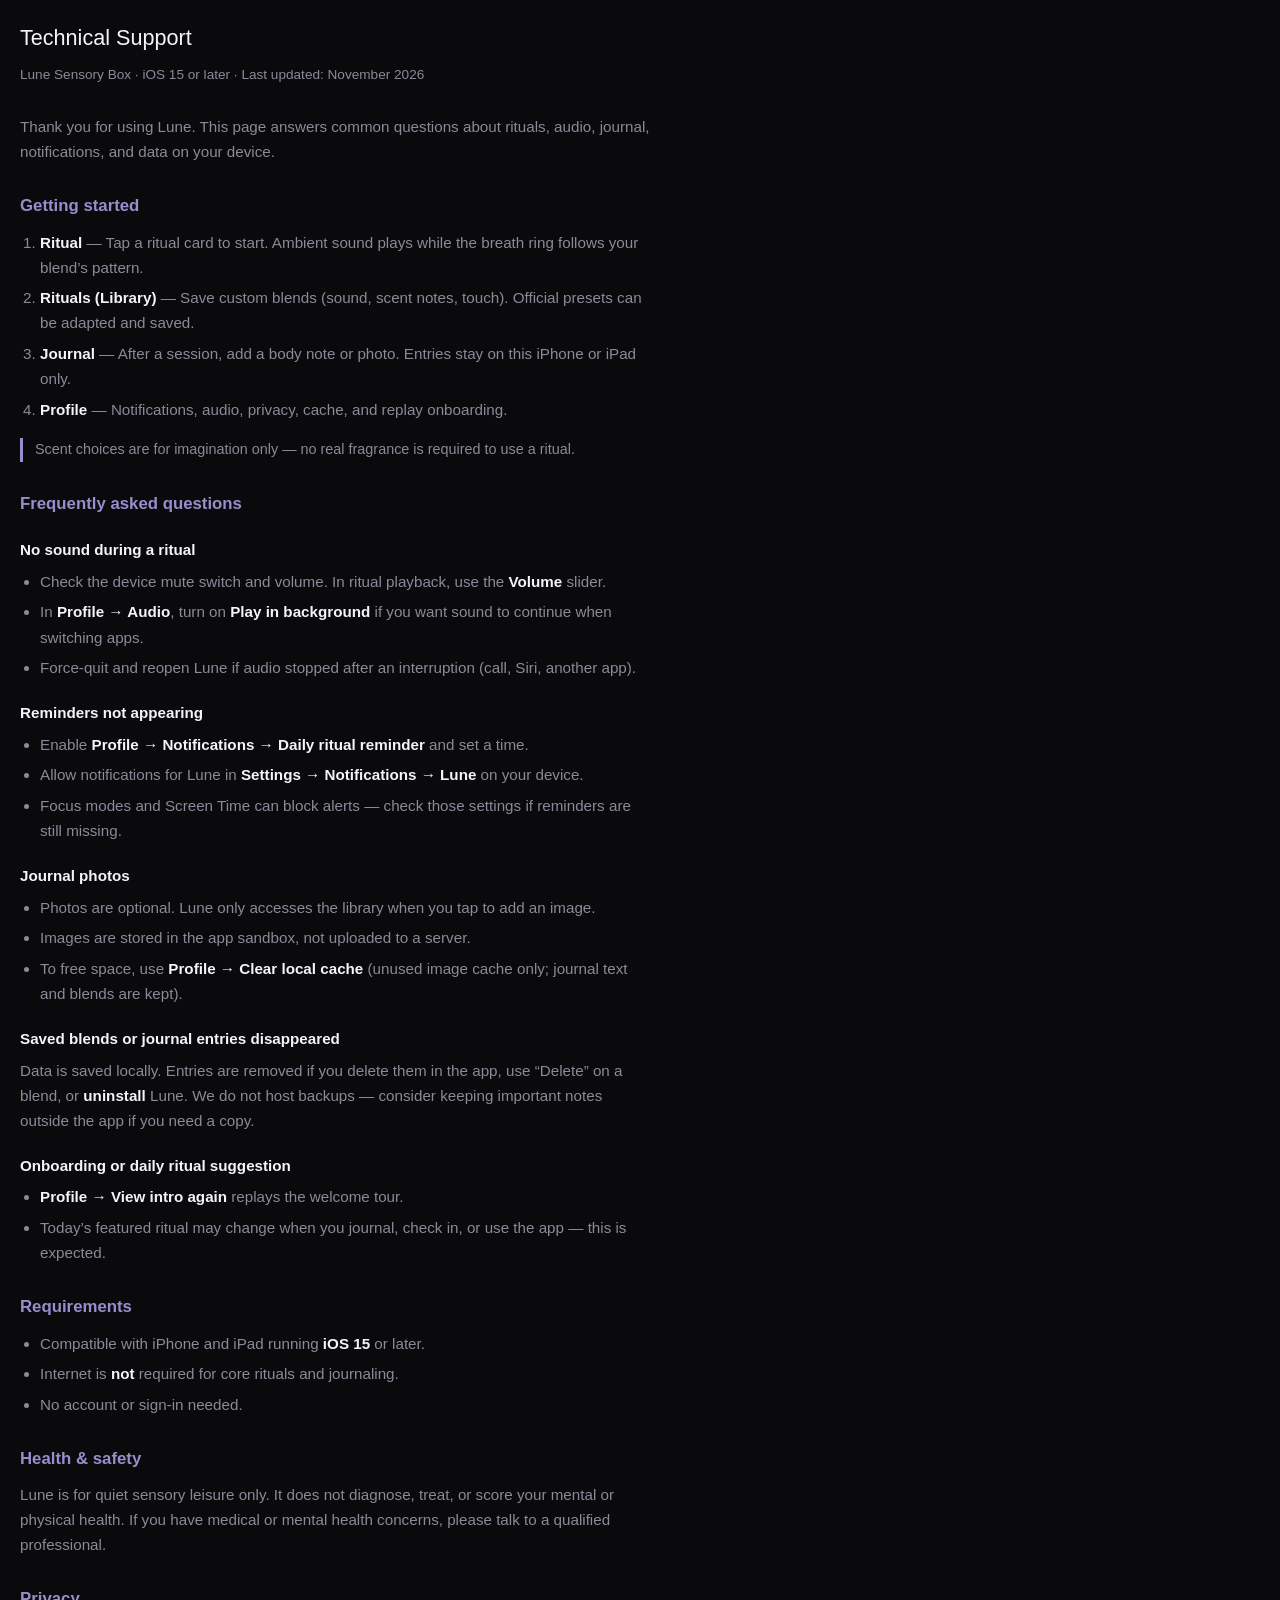
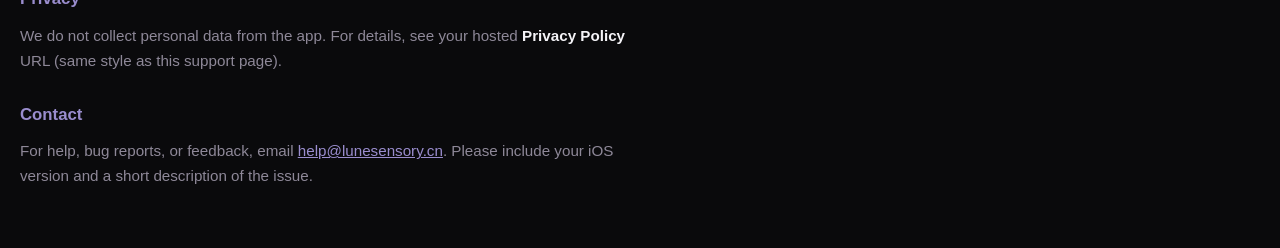
==== LuneProject/support.html @ b75186b2 "lune" ====
<!DOCTYPE html>
<html lang="en">
<head>
    <meta charset="utf-8">
    <meta name="viewport" content="width=device-width, initial-scale=1, viewport-fit=cover">
    <title>Lune — Support</title>
    <style>
        :root {
            color-scheme: dark;
            --bg: #0a0a0c;
            --text: #f5f4f8;
            --muted: #8e8898;
            --accent: #9a8dce;
        }
        * { box-sizing: border-box; }
        body {
            margin: 0;
            padding: 20px 20px 48px;
            font-family: -apple-system, BlinkMacSystemFont, "Helvetica Neue", sans-serif;
            background: var(--bg);
            color: var(--text);
            line-height: 1.65;
            -webkit-text-size-adjust: 100%;
            max-width: 42rem;
        }
        h1 { font-size: 1.35rem; font-weight: 500; margin: 0 0 8px; }
        .meta { font-size: 0.85rem; color: var(--muted); margin-bottom: 28px; }
        h2 { font-size: 1.05rem; font-weight: 600; color: var(--accent); margin: 1.75rem 0 0.6rem; }
        h3 { font-size: 0.95rem; font-weight: 600; color: var(--text); margin: 1.25rem 0 0.4rem; }
        p { font-size: 0.95rem; color: var(--muted); margin: 0 0 0.75rem; }
        ul, ol { margin: 0 0 0.75rem; padding-left: 1.25rem; color: var(--muted); font-size: 0.95rem; }
        li { margin-bottom: 0.35rem; }
        a { color: var(--accent); }
        .note {
            font-size: 0.9rem;
            color: var(--muted);
            border-left: 3px solid var(--accent);
            padding-left: 12px;
            margin: 1rem 0;
        }
    </style>
</head>
<body>
    <h1>Technical Support</h1>
    <p class="meta">Lune Sensory Box · iOS 15 or later · Last updated: November 2026</p>

    <p>Thank you for using Lune. This page answers common questions about rituals, audio, journal, notifications, and data on your device.</p>

    <h2>Getting started</h2>
    <ol>
        <li><strong style="color:var(--text)">Ritual</strong> — Tap a ritual card to start. Ambient sound plays while the breath ring follows your blend’s pattern.</li>
        <li><strong style="color:var(--text)">Rituals (Library)</strong> — Save custom blends (sound, scent notes, touch). Official presets can be adapted and saved.</li>
        <li><strong style="color:var(--text)">Journal</strong> — After a session, add a body note or photo. Entries stay on this iPhone or iPad only.</li>
        <li><strong style="color:var(--text)">Profile</strong> — Notifications, audio, privacy, cache, and replay onboarding.</li>
    </ol>
    <p class="note">Scent choices are for imagination only — no real fragrance is required to use a ritual.</p>

    <h2>Frequently asked questions</h2>

    <h3>No sound during a ritual</h3>
    <ul>
        <li>Check the device mute switch and volume. In ritual playback, use the <strong style="color:var(--text)">Volume</strong> slider.</li>
        <li>In <strong style="color:var(--text)">Profile → Audio</strong>, turn on <strong style="color:var(--text)">Play in background</strong> if you want sound to continue when switching apps.</li>
        <li>Force-quit and reopen Lune if audio stopped after an interruption (call, Siri, another app).</li>
    </ul>

    <h3>Reminders not appearing</h3>
    <ul>
        <li>Enable <strong style="color:var(--text)">Profile → Notifications → Daily ritual reminder</strong> and set a time.</li>
        <li>Allow notifications for Lune in <strong style="color:var(--text)">Settings → Notifications → Lune</strong> on your device.</li>
        <li>Focus modes and Screen Time can block alerts — check those settings if reminders are still missing.</li>
    </ul>

    <h3>Journal photos</h3>
    <ul>
        <li>Photos are optional. Lune only accesses the library when you tap to add an image.</li>
        <li>Images are stored in the app sandbox, not uploaded to a server.</li>
        <li>To free space, use <strong style="color:var(--text)">Profile → Clear local cache</strong> (unused image cache only; journal text and blends are kept).</li>
    </ul>

    <h3>Saved blends or journal entries disappeared</h3>
    <p>Data is saved locally. Entries are removed if you delete them in the app, use “Delete” on a blend, or <strong style="color:var(--text)">uninstall</strong> Lune. We do not host backups — consider keeping important notes outside the app if you need a copy.</p>

    <h3>Onboarding or daily ritual suggestion</h3>
    <ul>
        <li><strong style="color:var(--text)">Profile → View intro again</strong> replays the welcome tour.</li>
        <li>Today’s featured ritual may change when you journal, check in, or use the app — this is expected.</li>
    </ul>

    <h2>Requirements</h2>
    <ul>
        <li>Compatible with iPhone and iPad running <strong style="color:var(--text)">iOS 15</strong> or later.</li>
        <li>Internet is <strong style="color:var(--text)">not</strong> required for core rituals and journaling.</li>
        <li>No account or sign-in needed.</li>
    </ul>

    <h2>Health &amp; safety</h2>
    <p>Lune is for quiet sensory leisure only. It does not diagnose, treat, or score your mental or physical health. If you have medical or mental health concerns, please talk to a qualified professional.</p>

    <h2>Privacy</h2>
    <p>We do not collect personal data from the app. For details, see your hosted <strong style="color:var(--text)">Privacy Policy</strong> URL (same style as this support page).</p>

    <h2>Contact</h2>
    <p>For help, bug reports, or feedback, email <a href="mailto:help@lunesensory.cn">help@lunesensory.cn</a>. Please include your iOS version and a short description of the issue.</p>
</body>
</html>
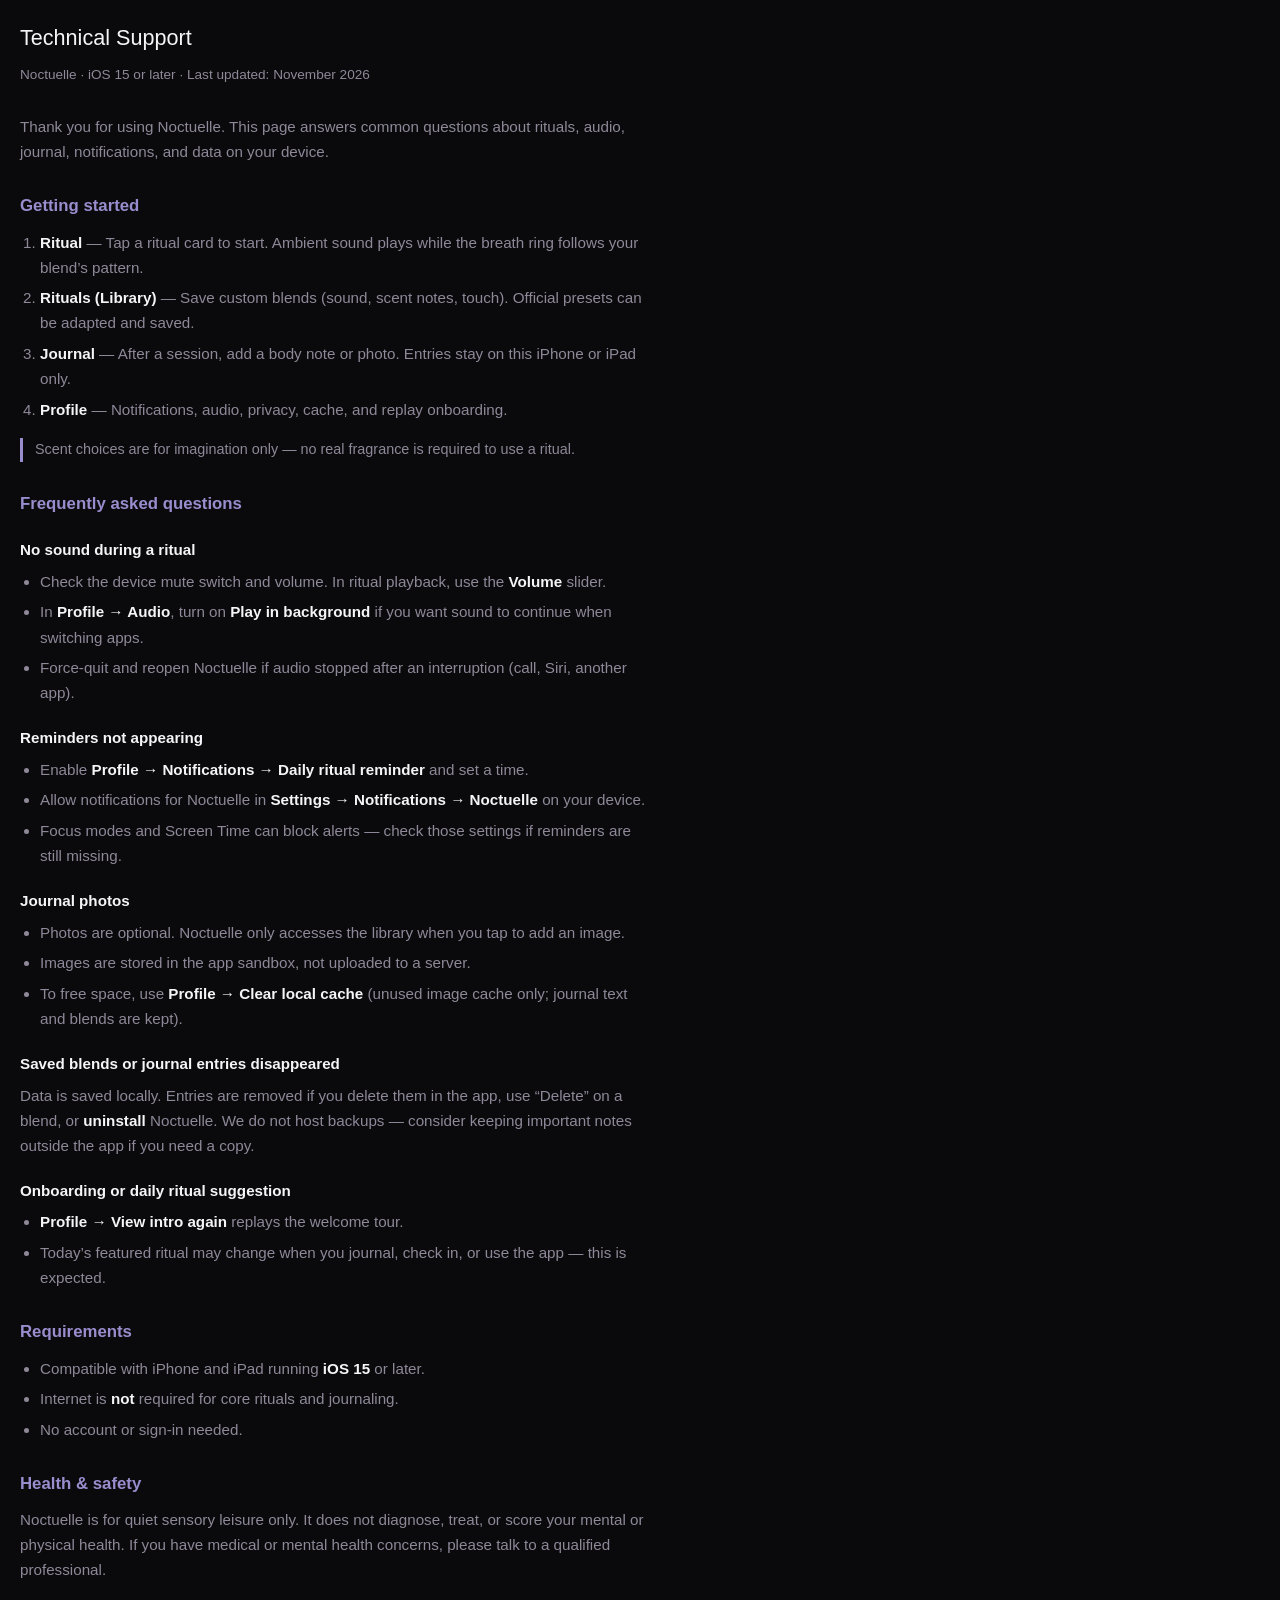
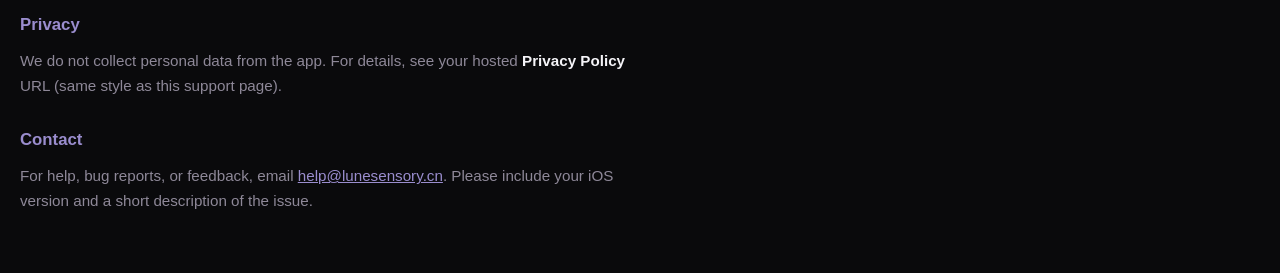
==== commit eb73155a: "update lune" ====
--- a/LuneProject/support.html
+++ b/LuneProject/support.html
@@ -3,7 +3,7 @@
 <head>
     <meta charset="utf-8">
     <meta name="viewport" content="width=device-width, initial-scale=1, viewport-fit=cover">
-    <title>Lune — Support</title>
+    <title>Noctuelle — Support</title>
     <style>
         :root {
             color-scheme: dark;
@@ -42,9 +42,9 @@
 </head>
 <body>
     <h1>Technical Support</h1>
-    <p class="meta">Lune Sensory Box · iOS 15 or later · Last updated: November 2026</p>
+    <p class="meta">Noctuelle · iOS 15 or later · Last updated: November 2026</p>
 
-    <p>Thank you for using Lune. This page answers common questions about rituals, audio, journal, notifications, and data on your device.</p>
+    <p>Thank you for using Noctuelle. This page answers common questions about rituals, audio, journal, notifications, and data on your device.</p>
 
     <h2>Getting started</h2>
     <ol>
@@ -61,25 +61,25 @@
     <ul>
         <li>Check the device mute switch and volume. In ritual playback, use the <strong style="color:var(--text)">Volume</strong> slider.</li>
         <li>In <strong style="color:var(--text)">Profile → Audio</strong>, turn on <strong style="color:var(--text)">Play in background</strong> if you want sound to continue when switching apps.</li>
-        <li>Force-quit and reopen Lune if audio stopped after an interruption (call, Siri, another app).</li>
+        <li>Force-quit and reopen Noctuelle if audio stopped after an interruption (call, Siri, another app).</li>
     </ul>
 
     <h3>Reminders not appearing</h3>
     <ul>
         <li>Enable <strong style="color:var(--text)">Profile → Notifications → Daily ritual reminder</strong> and set a time.</li>
-        <li>Allow notifications for Lune in <strong style="color:var(--text)">Settings → Notifications → Lune</strong> on your device.</li>
+        <li>Allow notifications for Noctuelle in <strong style="color:var(--text)">Settings → Notifications → Noctuelle</strong> on your device.</li>
         <li>Focus modes and Screen Time can block alerts — check those settings if reminders are still missing.</li>
     </ul>
 
     <h3>Journal photos</h3>
     <ul>
-        <li>Photos are optional. Lune only accesses the library when you tap to add an image.</li>
+        <li>Photos are optional. Noctuelle only accesses the library when you tap to add an image.</li>
         <li>Images are stored in the app sandbox, not uploaded to a server.</li>
         <li>To free space, use <strong style="color:var(--text)">Profile → Clear local cache</strong> (unused image cache only; journal text and blends are kept).</li>
     </ul>
 
     <h3>Saved blends or journal entries disappeared</h3>
-    <p>Data is saved locally. Entries are removed if you delete them in the app, use “Delete” on a blend, or <strong style="color:var(--text)">uninstall</strong> Lune. We do not host backups — consider keeping important notes outside the app if you need a copy.</p>
+    <p>Data is saved locally. Entries are removed if you delete them in the app, use “Delete” on a blend, or <strong style="color:var(--text)">uninstall</strong> Noctuelle. We do not host backups — consider keeping important notes outside the app if you need a copy.</p>
 
     <h3>Onboarding or daily ritual suggestion</h3>
     <ul>
@@ -95,7 +95,7 @@
     </ul>
 
     <h2>Health &amp; safety</h2>
-    <p>Lune is for quiet sensory leisure only. It does not diagnose, treat, or score your mental or physical health. If you have medical or mental health concerns, please talk to a qualified professional.</p>
+    <p>Noctuelle is for quiet sensory leisure only. It does not diagnose, treat, or score your mental or physical health. If you have medical or mental health concerns, please talk to a qualified professional.</p>
 
     <h2>Privacy</h2>
     <p>We do not collect personal data from the app. For details, see your hosted <strong style="color:var(--text)">Privacy Policy</strong> URL (same style as this support page).</p>
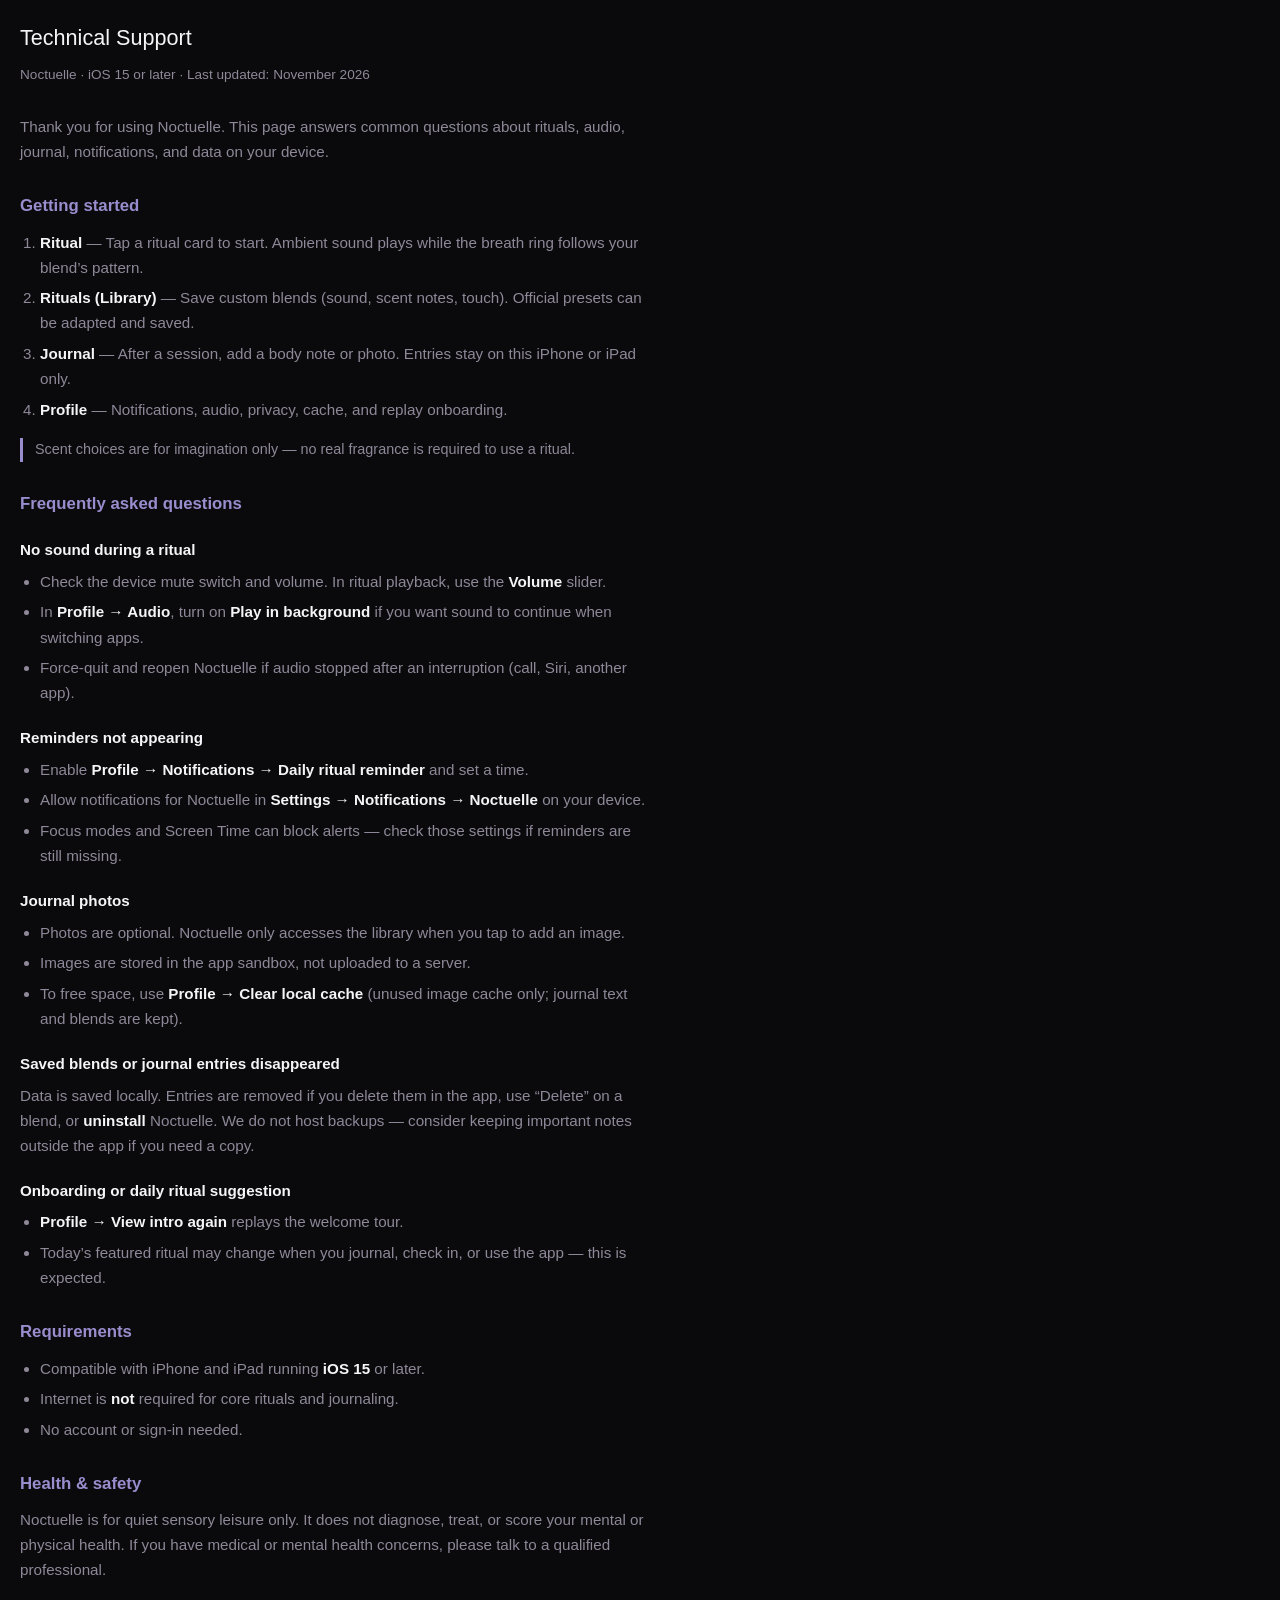
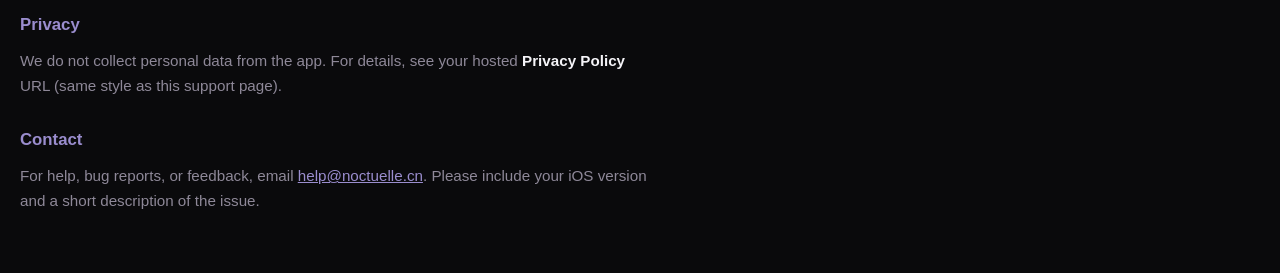
==== commit 7c2a709d: "update lune1" ====
--- a/LuneProject/support.html
+++ b/LuneProject/support.html
@@ -101,6 +101,6 @@
     <p>We do not collect personal data from the app. For details, see your hosted <strong style="color:var(--text)">Privacy Policy</strong> URL (same style as this support page).</p>
 
     <h2>Contact</h2>
-    <p>For help, bug reports, or feedback, email <a href="mailto:help@lunesensory.cn">help@lunesensory.cn</a>. Please include your iOS version and a short description of the issue.</p>
+    <p>For help, bug reports, or feedback, email <a href="mailto:help@noctuelle.cn">help@noctuelle.cn</a>. Please include your iOS version and a short description of the issue.</p>
 </body>
 </html>
